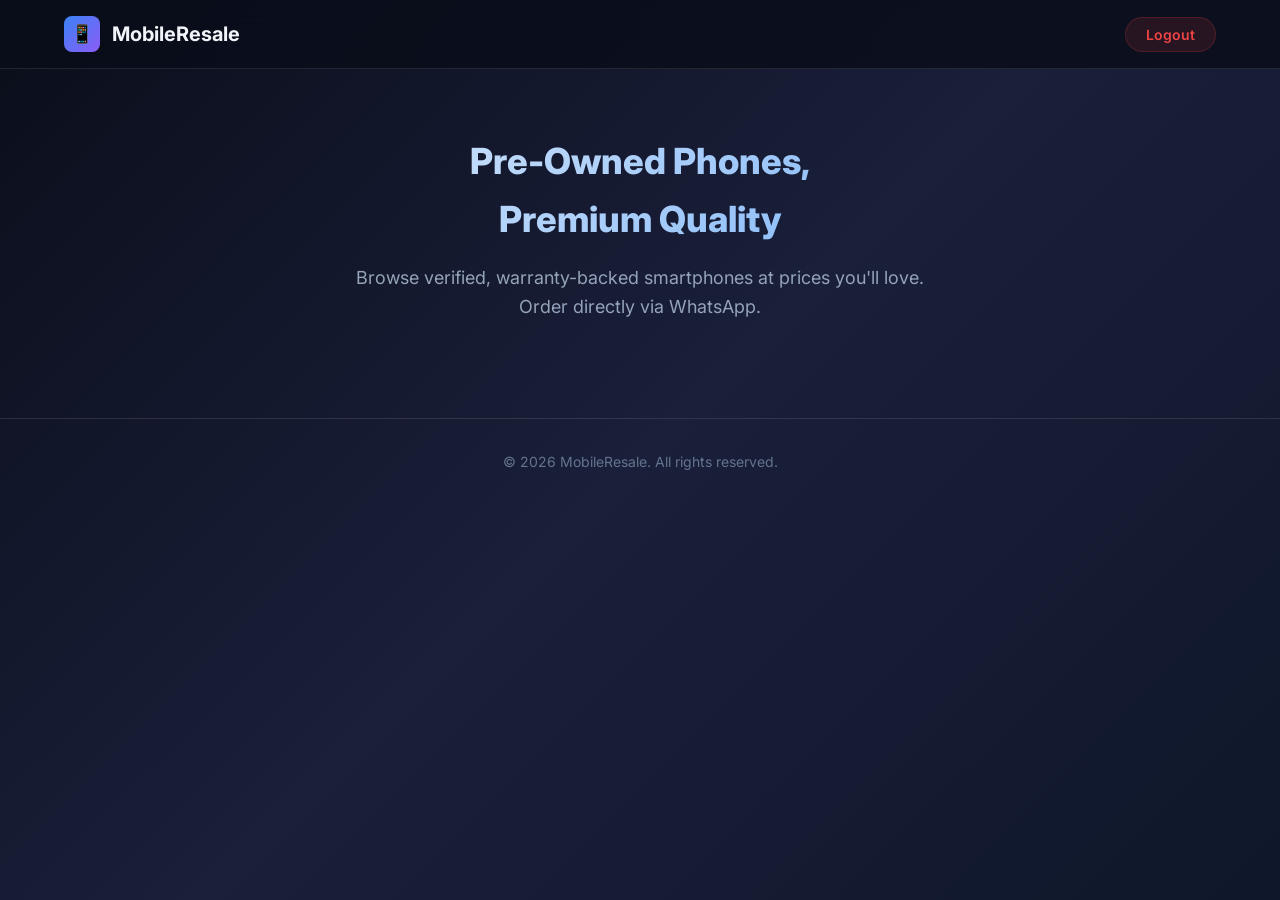
==== home.html @ 6e1e236c "Add files via upload" ====
<!DOCTYPE html>
<html lang="en">

<head>
  <meta charset="UTF-8" />
  <meta name="viewport" content="width=device-width, initial-scale=1.0" />
  <meta name="description"
    content="Browse quality pre-owned smartphones at unbeatable prices. iPhone, Samsung, OnePlus, Pixel — all verified and warranty-backed." />
  <title>MobileResale — Browse Phones</title>
  <link rel="stylesheet" href="style.css">
  <link rel="icon"
    href="data:image/svg+xml,<svg xmlns='http://www.w3.org/2000/svg' viewBox='0 0 100 100'><text y='.9em' font-size='90'>📱</text></svg>" />
</head>

<body>
  <!-- Navbar -->
  <nav class="navbar" id="navbar">
    <div class="container">
      <a href="home.html" class="navbar-brand">
        <span class="brand-icon">📱</span>
        MobileResale
      </a>
      <button class="btn-logout" onclick="logout()" id="btn-logout">Logout</button>
    </div>
  </nav>

  <!-- Hero -->
  <section class="hero">
    <div class="container">
      <h1>Pre-Owned Phones,<br />Premium Quality</h1>
      <p>Browse verified, warranty-backed smartphones at prices you'll love. Order directly via WhatsApp.</p>
    </div>
  </section>

  <!-- Phones Grid -->
  <main class="container">
    <div class="mobiles-grid" id="mobiles-grid">
      <!-- Cards injected by JS -->
    </div>
  </main>

  <!-- Footer -->
  <footer class="footer">
    <div class="container">
      <p>&copy; 2026 MobileResale. All rights reserved.</p>
    </div>
  </footer>

  <script src="js/app.js"></script>
  <script>
    checkAuth();
    renderMobiles();
  </script>
</body>

</html>
---- style.css ----
/* ============================================
   Mobile Resale — Design System
   ============================================ */

/* ---------- Google Fonts ---------- */
@import url('https://fonts.googleapis.com/css2?family=Inter:wght@400;500;600;700;800&display=swap');

/* ---------- CSS Custom Properties ---------- */
:root {
  /* Colors */
  --bg-primary: #0a0e1a;
  --bg-secondary: #111827;
  --bg-card: rgba(255, 255, 255, 0.04);
  --bg-card-hover: rgba(255, 255, 255, 0.08);
  --bg-glass: rgba(255, 255, 255, 0.06);
  --border-glass: rgba(255, 255, 255, 0.1);
  --text-primary: #f1f5f9;
  --text-secondary: #94a3b8;
  --text-muted: #64748b;
  --accent: #3b82f6;
  --accent-light: #60a5fa;
  --accent-dark: #2563eb;
  --accent-glow: rgba(59, 130, 246, 0.25);
  --success: #10b981;
  --whatsapp: #25d366;
  --whatsapp-hover: #1ebe57;
  --danger: #ef4444;
  --gradient-bg: linear-gradient(135deg, #0a0e1a 0%, #1a1f3a 50%, #0f172a 100%);
  --gradient-accent: linear-gradient(135deg, #3b82f6, #8b5cf6);
  --gradient-card: linear-gradient(135deg, rgba(59,130,246,0.08), rgba(139,92,246,0.05));

  /* Typography */
  --font-family: 'Inter', -apple-system, BlinkMacSystemFont, sans-serif;
  --fs-xs: 0.75rem;
  --fs-sm: 0.875rem;
  --fs-base: 1rem;
  --fs-lg: 1.125rem;
  --fs-xl: 1.25rem;
  --fs-2xl: 1.5rem;
  --fs-3xl: 1.875rem;
  --fs-4xl: 2.25rem;
  --fs-5xl: 3rem;

  /* Spacing */
  --space-1: 0.25rem;
  --space-2: 0.5rem;
  --space-3: 0.75rem;
  --space-4: 1rem;
  --space-5: 1.25rem;
  --space-6: 1.5rem;
  --space-8: 2rem;
  --space-10: 2.5rem;
  --space-12: 3rem;
  --space-16: 4rem;

  /* Borders & Radius */
  --radius-sm: 0.5rem;
  --radius-md: 0.75rem;
  --radius-lg: 1rem;
  --radius-xl: 1.25rem;
  --radius-2xl: 1.5rem;
  --radius-full: 9999px;

  /* Shadows */
  --shadow-sm: 0 1px 2px rgba(0, 0, 0, 0.3);
  --shadow-md: 0 4px 12px rgba(0, 0, 0, 0.4);
  --shadow-lg: 0 8px 32px rgba(0, 0, 0, 0.5);
  --shadow-glow: 0 0 30px var(--accent-glow);

  /* Transitions */
  --transition-fast: 0.15s ease;
  --transition-base: 0.3s ease;
  --transition-slow: 0.5s ease;
}

/* ---------- Reset ---------- */
*,
*::before,
*::after {
  margin: 0;
  padding: 0;
  box-sizing: border-box;
}

html {
  scroll-behavior: smooth;
}

body {
  font-family: var(--font-family);
  background: var(--gradient-bg);
  color: var(--text-primary);
  min-height: 100vh;
  line-height: 1.6;
  -webkit-font-smoothing: antialiased;
  -moz-osx-font-smoothing: grayscale;
}

a {
  text-decoration: none;
  color: inherit;
}

img {
  max-width: 100%;
  display: block;
}

button {
  cursor: pointer;
  font-family: inherit;
  border: none;
  outline: none;
}

/* ---------- Utility ---------- */
.container {
  width: 100%;
  max-width: 1200px;
  margin: 0 auto;
  padding: 0 var(--space-6);
}

/* ---------- Navbar ---------- */
.navbar {
  position: sticky;
  top: 0;
  z-index: 100;
  background: rgba(10, 14, 26, 0.85);
  backdrop-filter: blur(20px);
  -webkit-backdrop-filter: blur(20px);
  border-bottom: 1px solid var(--border-glass);
  padding: var(--space-4) 0;
}

.navbar .container {
  display: flex;
  align-items: center;
  justify-content: space-between;
}

.navbar-brand {
  display: flex;
  align-items: center;
  gap: var(--space-3);
  font-size: var(--fs-xl);
  font-weight: 700;
  color: var(--text-primary);
}

.navbar-brand .brand-icon {
  width: 36px;
  height: 36px;
  background: var(--gradient-accent);
  border-radius: var(--radius-sm);
  display: flex;
  align-items: center;
  justify-content: center;
  font-size: var(--fs-lg);
}

.btn-logout {
  background: rgba(239, 68, 68, 0.12);
  color: var(--danger);
  padding: var(--space-2) var(--space-5);
  border-radius: var(--radius-full);
  font-size: var(--fs-sm);
  font-weight: 600;
  transition: all var(--transition-base);
  border: 1px solid rgba(239, 68, 68, 0.2);
}

.btn-logout:hover {
  background: rgba(239, 68, 68, 0.2);
  border-color: rgba(239, 68, 68, 0.4);
  transform: translateY(-1px);
}

/* ---------- Login Page ---------- */
.login-wrapper {
  min-height: 100vh;
  display: flex;
  align-items: center;
  justify-content: center;
  padding: var(--space-6);
  position: relative;
  overflow: hidden;
}

/* Animated gradient orbs */
.login-wrapper::before,
.login-wrapper::after {
  content: '';
  position: absolute;
  border-radius: 50%;
  filter: blur(120px);
  opacity: 0.4;
  animation: float 8s ease-in-out infinite alternate;
}

.login-wrapper::before {
  width: 400px;
  height: 400px;
  background: var(--accent);
  top: -100px;
  right: -100px;
}

.login-wrapper::after {
  width: 350px;
  height: 350px;
  background: #8b5cf6;
  bottom: -100px;
  left: -100px;
  animation-delay: -4s;
}

@keyframes float {
  0%   { transform: translate(0, 0) scale(1); }
  100% { transform: translate(30px, -30px) scale(1.1); }
}

.login-card {
  width: 100%;
  max-width: 420px;
  background: var(--bg-glass);
  backdrop-filter: blur(24px);
  -webkit-backdrop-filter: blur(24px);
  border: 1px solid var(--border-glass);
  border-radius: var(--radius-2xl);
  padding: var(--space-12) var(--space-8);
  position: relative;
  z-index: 1;
  box-shadow: var(--shadow-lg);
  animation: slideUp 0.6s ease-out;
}

@keyframes slideUp {
  from { opacity: 0; transform: translateY(30px); }
  to   { opacity: 1; transform: translateY(0); }
}

.login-card .brand-header {
  text-align: center;
  margin-bottom: var(--space-10);
}

.login-card .brand-header .logo {
  width: 56px;
  height: 56px;
  background: var(--gradient-accent);
  border-radius: var(--radius-lg);
  display: inline-flex;
  align-items: center;
  justify-content: center;
  font-size: var(--fs-2xl);
  margin-bottom: var(--space-4);
  box-shadow: var(--shadow-glow);
}

.login-card .brand-header h1 {
  font-size: var(--fs-2xl);
  font-weight: 700;
  margin-bottom: var(--space-2);
}

.login-card .brand-header p {
  color: var(--text-secondary);
  font-size: var(--fs-sm);
}

.form-group {
  margin-bottom: var(--space-5);
}

.form-group label {
  display: block;
  font-size: var(--fs-sm);
  font-weight: 500;
  color: var(--text-secondary);
  margin-bottom: var(--space-2);
}

.form-group input {
  width: 100%;
  padding: var(--space-3) var(--space-4);
  background: rgba(255, 255, 255, 0.05);
  border: 1px solid var(--border-glass);
  border-radius: var(--radius-md);
  color: var(--text-primary);
  font-size: var(--fs-base);
  font-family: var(--font-family);
  transition: all var(--transition-base);
}

.form-group input::placeholder {
  color: var(--text-muted);
}

.form-group input:focus {
  border-color: var(--accent);
  box-shadow: 0 0 0 3px var(--accent-glow);
  outline: none;
  background: rgba(255, 255, 255, 0.07);
}

.btn-login {
  width: 100%;
  padding: var(--space-3) var(--space-6);
  background: var(--gradient-accent);
  color: #fff;
  font-size: var(--fs-base);
  font-weight: 600;
  border-radius: var(--radius-md);
  transition: all var(--transition-base);
  margin-top: var(--space-4);
  position: relative;
  overflow: hidden;
}

.btn-login::after {
  content: '';
  position: absolute;
  inset: 0;
  background: linear-gradient(135deg, rgba(255,255,255,0.15), transparent);
  opacity: 0;
  transition: opacity var(--transition-base);
}

.btn-login:hover {
  transform: translateY(-2px);
  box-shadow: var(--shadow-glow), 0 4px 20px rgba(59, 130, 246, 0.3);
}

.btn-login:hover::after {
  opacity: 1;
}

.btn-login:active {
  transform: translateY(0);
}

.login-error {
  color: var(--danger);
  font-size: var(--fs-sm);
  text-align: center;
  margin-top: var(--space-4);
  display: none;
  animation: shake 0.4s ease;
}

@keyframes shake {
  0%, 100% { transform: translateX(0); }
  25%      { transform: translateX(-6px); }
  75%      { transform: translateX(6px); }
}

.login-error.show {
  display: block;
}

/* ---------- Hero Section ---------- */
.hero {
  padding: var(--space-16) 0 var(--space-8);
  text-align: center;
}

.hero h1 {
  font-size: var(--fs-4xl);
  font-weight: 800;
  background: linear-gradient(135deg, var(--text-primary), var(--accent-light));
  -webkit-background-clip: text;
  -webkit-text-fill-color: transparent;
  background-clip: text;
  margin-bottom: var(--space-4);
  animation: slideUp 0.6s ease-out;
}

.hero p {
  color: var(--text-secondary);
  font-size: var(--fs-lg);
  max-width: 600px;
  margin: 0 auto;
  animation: slideUp 0.6s ease-out 0.1s both;
}

/* ---------- Mobile Cards Grid ---------- */
.mobiles-grid {
  display: grid;
  grid-template-columns: repeat(auto-fill, minmax(320px, 1fr));
  gap: var(--space-6);
  padding-bottom: var(--space-16);
}

.mobile-card {
  background: var(--bg-card);
  border: 1px solid var(--border-glass);
  border-radius: var(--radius-xl);
  overflow: hidden;
  transition: all var(--transition-base);
  cursor: pointer;
  position: relative;
  animation: fadeInUp 0.5s ease-out both;
}

.mobile-card::before {
  content: '';
  position: absolute;
  inset: 0;
  background: var(--gradient-card);
  opacity: 0;
  transition: opacity var(--transition-base);
  pointer-events: none;
}

.mobile-card:hover {
  transform: translateY(-6px);
  border-color: rgba(59, 130, 246, 0.3);
  box-shadow: var(--shadow-glow);
}

.mobile-card:hover::before {
  opacity: 1;
}

@keyframes fadeInUp {
  from { opacity: 0; transform: translateY(20px); }
  to   { opacity: 1; transform: translateY(0); }
}

.mobile-card:nth-child(1) { animation-delay: 0.05s; }
.mobile-card:nth-child(2) { animation-delay: 0.10s; }
.mobile-card:nth-child(3) { animation-delay: 0.15s; }
.mobile-card:nth-child(4) { animation-delay: 0.20s; }
.mobile-card:nth-child(5) { animation-delay: 0.25s; }
.mobile-card:nth-child(6) { animation-delay: 0.30s; }

.card-image {
  width: 100%;
  height: 240px;
  overflow: hidden;
  background: var(--bg-secondary);
  display: flex;
  align-items: center;
  justify-content: center;
}

.card-image img {
  width: 100%;
  height: 100%;
  object-fit: cover;
  transition: transform var(--transition-slow);
}

.mobile-card:hover .card-image img {
  transform: scale(1.06);
}

.card-body {
  padding: var(--space-5) var(--space-6);
}

.card-body h3 {
  font-size: var(--fs-lg);
  font-weight: 600;
  margin-bottom: var(--space-2);
}

.card-body .price {
  font-size: var(--fs-xl);
  font-weight: 700;
  color: var(--accent-light);
}

.card-body .condition {
  font-size: var(--fs-xs);
  font-weight: 500;
  color: var(--success);
  background: rgba(16, 185, 129, 0.1);
  padding: var(--space-1) var(--space-3);
  border-radius: var(--radius-full);
  display: inline-block;
  margin-top: var(--space-2);
}

/* ---------- Product Page ---------- */
.product-wrapper {
  padding: var(--space-8) 0 var(--space-16);
}

.btn-back {
  display: inline-flex;
  align-items: center;
  gap: var(--space-2);
  color: var(--text-secondary);
  font-size: var(--fs-sm);
  font-weight: 500;
  padding: var(--space-2) var(--space-4);
  border-radius: var(--radius-full);
  background: var(--bg-card);
  border: 1px solid var(--border-glass);
  transition: all var(--transition-base);
  margin-bottom: var(--space-8);
}

.btn-back:hover {
  color: var(--text-primary);
  background: var(--bg-card-hover);
  border-color: rgba(255, 255, 255, 0.2);
}

.product-detail {
  display: grid;
  grid-template-columns: 1fr 1fr;
  gap: var(--space-12);
  align-items: start;
  animation: slideUp 0.6s ease-out;
}

.product-image-wrapper {
  background: var(--bg-card);
  border: 1px solid var(--border-glass);
  border-radius: var(--radius-2xl);
  overflow: hidden;
  aspect-ratio: 1;
  display: flex;
  align-items: center;
  justify-content: center;
}

.product-image-wrapper img {
  width: 100%;
  height: 100%;
  object-fit: cover;
}

.product-info {
  padding: var(--space-4) 0;
}

.product-info .badge {
  display: inline-block;
  font-size: var(--fs-xs);
  font-weight: 600;
  text-transform: uppercase;
  letter-spacing: 0.05em;
  color: var(--success);
  background: rgba(16, 185, 129, 0.1);
  border: 1px solid rgba(16, 185, 129, 0.2);
  padding: var(--space-1) var(--space-3);
  border-radius: var(--radius-full);
  margin-bottom: var(--space-4);
}

.product-info h1 {
  font-size: var(--fs-3xl);
  font-weight: 800;
  margin-bottom: var(--space-3);
}

.product-info .price {
  font-size: var(--fs-2xl);
  font-weight: 700;
  color: var(--accent-light);
  margin-bottom: var(--space-6);
}

.product-info .description {
  color: var(--text-secondary);
  font-size: var(--fs-base);
  line-height: 1.8;
  margin-bottom: var(--space-8);
}

.specs-list {
  list-style: none;
  display: grid;
  grid-template-columns: 1fr 1fr;
  gap: var(--space-3);
  margin-bottom: var(--space-8);
}

.specs-list li {
  display: flex;
  align-items: center;
  gap: var(--space-3);
  font-size: var(--fs-sm);
  color: var(--text-secondary);
  padding: var(--space-3) var(--space-4);
  background: var(--bg-card);
  border-radius: var(--radius-md);
  border: 1px solid var(--border-glass);
}

.specs-list li .spec-icon {
  font-size: var(--fs-lg);
}

.specs-list li .spec-label {
  color: var(--text-muted);
  font-size: var(--fs-xs);
}

.specs-list li .spec-value {
  color: var(--text-primary);
  font-weight: 500;
}

.btn-whatsapp {
  display: inline-flex;
  align-items: center;
  gap: var(--space-3);
  padding: var(--space-4) var(--space-8);
  background: var(--whatsapp);
  color: #fff;
  font-size: var(--fs-lg);
  font-weight: 600;
  border-radius: var(--radius-lg);
  transition: all var(--transition-base);
  width: 100%;
  justify-content: center;
  box-shadow: 0 4px 20px rgba(37, 211, 102, 0.3);
}

.btn-whatsapp:hover {
  background: var(--whatsapp-hover);
  transform: translateY(-2px);
  box-shadow: 0 8px 30px rgba(37, 211, 102, 0.4);
}

.btn-whatsapp:active {
  transform: translateY(0);
}

.btn-whatsapp svg {
  width: 24px;
  height: 24px;
  fill: currentColor;
}

/* ---------- Footer ---------- */
.footer {
  text-align: center;
  padding: var(--space-8) 0;
  border-top: 1px solid var(--border-glass);
  color: var(--text-muted);
  font-size: var(--fs-sm);
}

/* ---------- Responsive ---------- */
@media (max-width: 768px) {
  .hero h1 {
    font-size: var(--fs-2xl);
  }

  .hero p {
    font-size: var(--fs-base);
  }

  .mobiles-grid {
    grid-template-columns: 1fr;
  }

  .product-detail {
    grid-template-columns: 1fr;
    gap: var(--space-6);
  }

  .product-info h1 {
    font-size: var(--fs-2xl);
  }

  .specs-list {
    grid-template-columns: 1fr;
  }

  .login-card {
    padding: var(--space-8) var(--space-6);
  }
}

@media (max-width: 480px) {
  .container {
    padding: 0 var(--space-4);
  }

  .hero h1 {
    font-size: var(--fs-xl);
  }

  .card-image {
    height: 200px;
  }
}
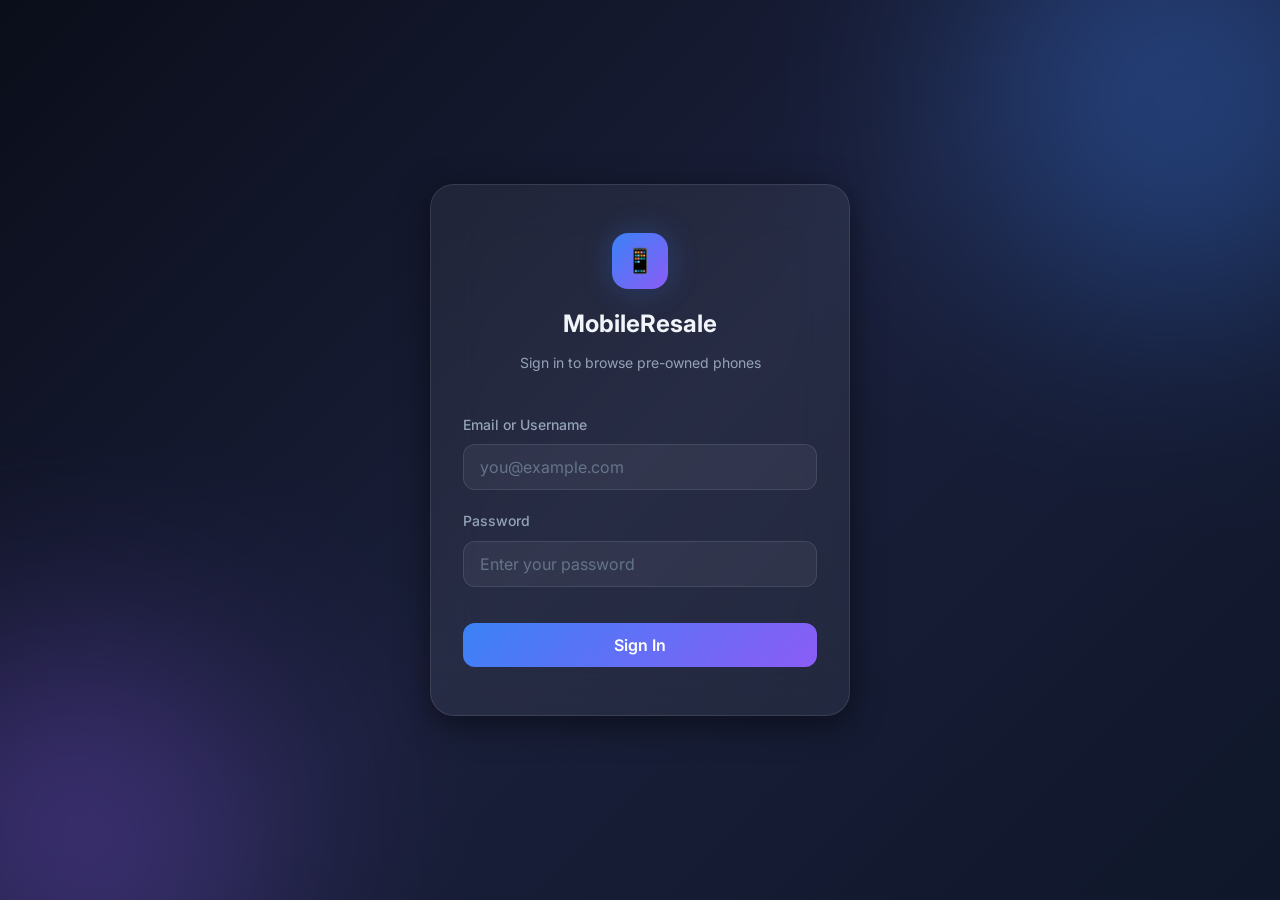
==== commit f4f8e919: "Update home.html" ====
--- a/home.html
+++ b/home.html
@@ -46,11 +46,11 @@
     </div>
   </footer>
 
-  <script src="js/app.js"></script>
+  <script src="app.js"></script>
   <script>
     checkAuth();
     renderMobiles();
   </script>
 </body>
 
-</html>+</html>
